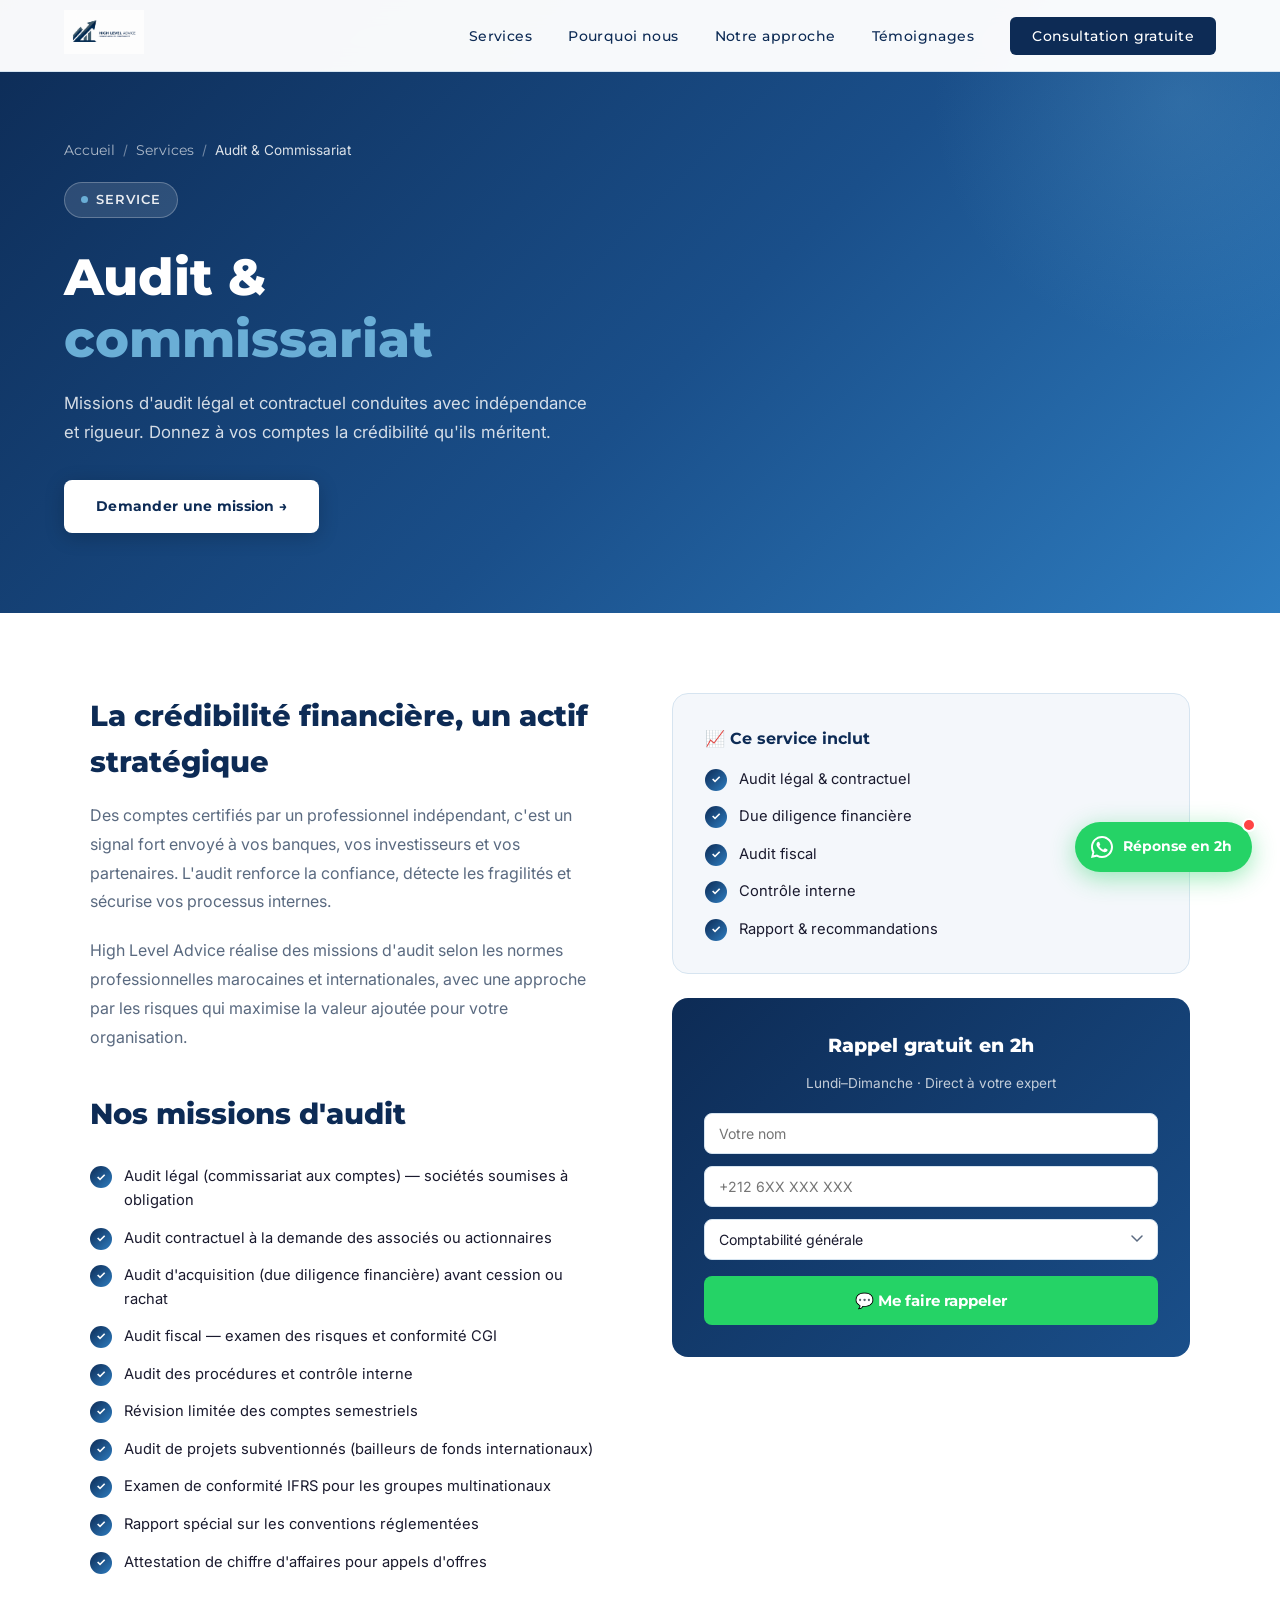
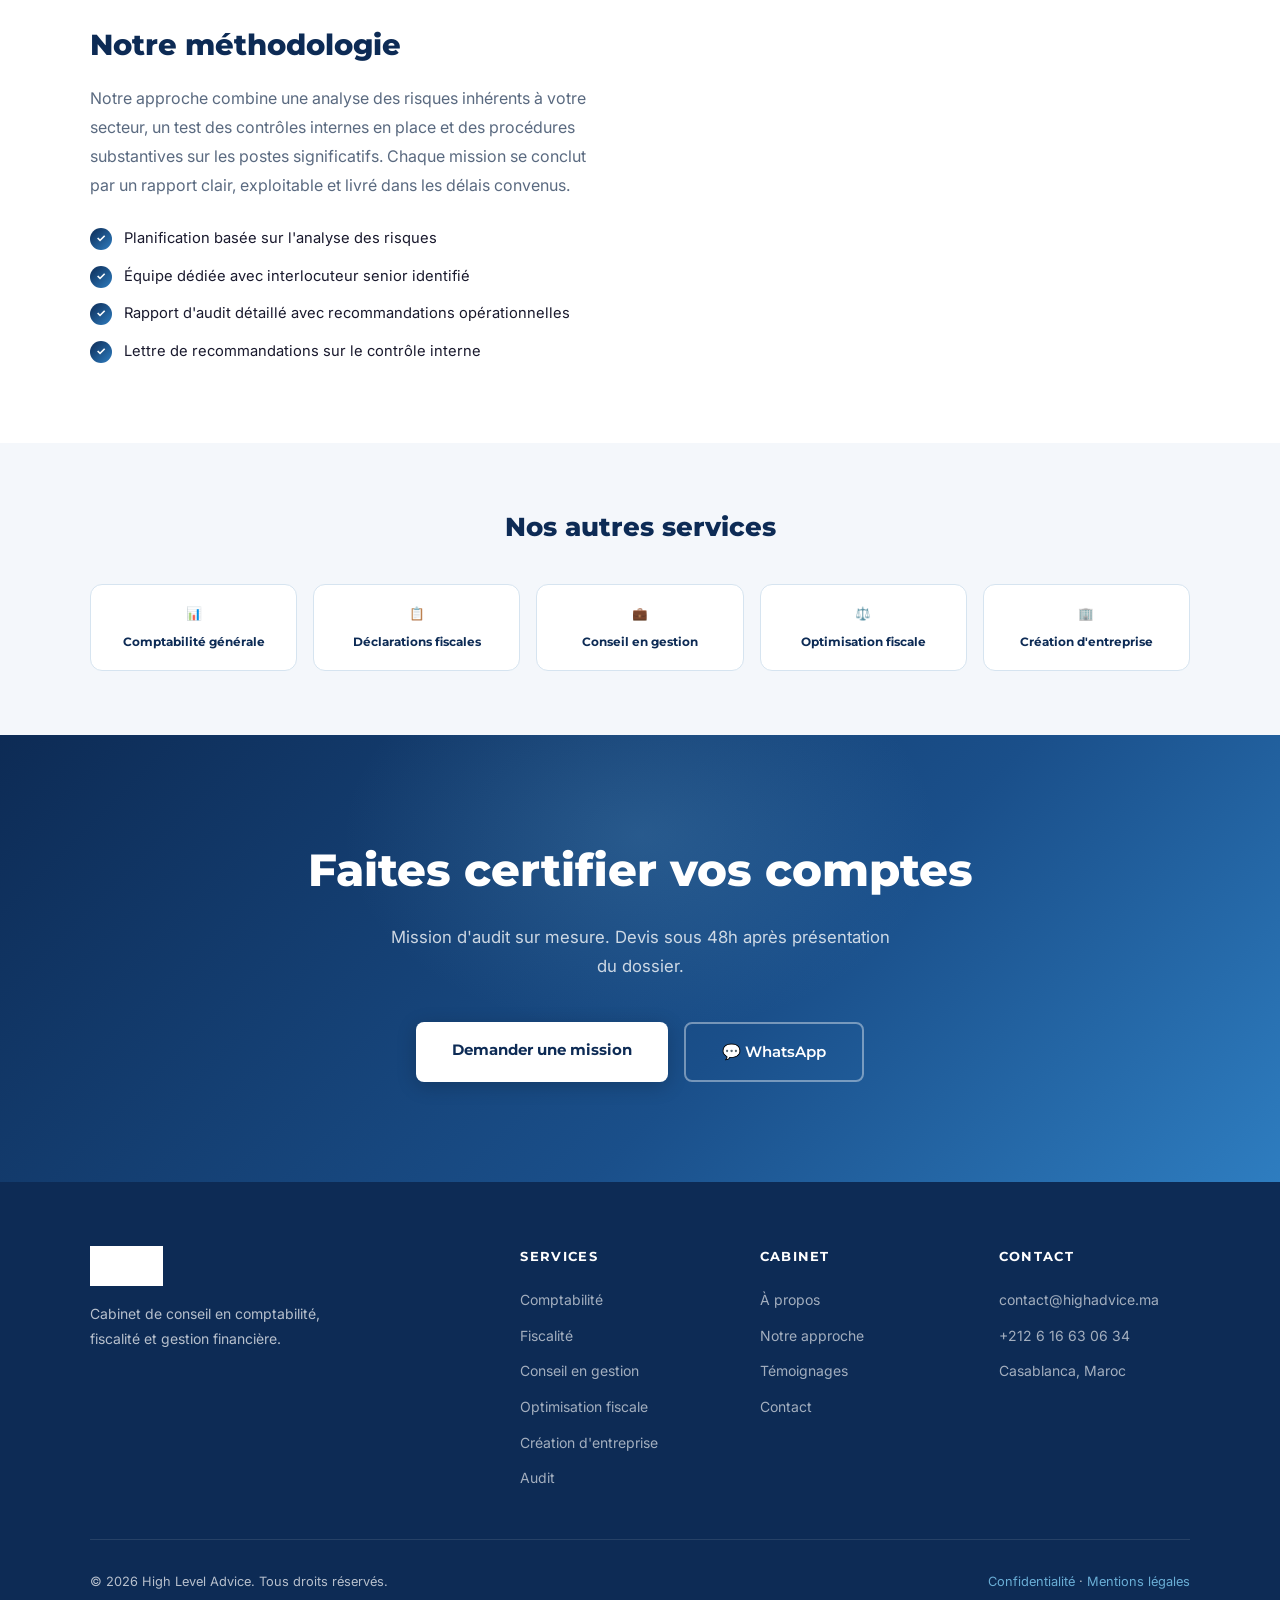
==== services/audit.html @ 0e78888a "Initial commit — High Level Advice website" ====
<!DOCTYPE html>
<html lang="fr">
<head>
  <meta charset="UTF-8" />
  <meta name="viewport" content="width=device-width, initial-scale=1.0" />
  <title>Audit Légal & Commissariat aux Comptes Casablanca | High Level Advice</title>
  <meta name="description" content="Missions d'audit légal, contractuel et due diligence financière à Casablanca. Commissariat aux comptes, audit fiscal, contrôle interne. Rapport livré dans les délais convenus." />
  <meta name="robots" content="index, follow" />
  <link rel="canonical" href="https://highadvice.ma/services/audit.html" />
  <meta property="og:title" content="Audit Légal & Commissariat aux Comptes Casablanca | High Level Advice" />
  <meta property="og:description" content="Audit légal et commissariat aux comptes à Casablanca. Due diligence, audit fiscal, contrôle interne. Rapport dans les délais." />
  <meta property="og:url" content="https://highadvice.ma/services/audit.html" />
  <meta property="og:type" content="website" />
  <meta http-equiv="Referrer-Policy" content="strict-origin-when-cross-origin" />
  <script type="application/ld+json">
  {
    "@context": "https://schema.org",
    "@type": "Service",
    "name": "Audit légal et commissariat aux comptes",
    "description": "Missions d'audit légal, contractuel, due diligence financière, audit fiscal et contrôle interne pour entreprises marocaines.",
    "provider": { "@type": "AccountingService", "name": "High Level Advice", "telephone": "+212616630634", "url": "https://highadvice.ma" },
    "areaServed": [{ "@type": "City", "name": "Casablanca" }, { "@type": "City", "name": "El Jadida" }],
    "serviceType": "Audit et commissariat aux comptes"
  }
  </script>
  <link rel="preconnect" href="https://fonts.googleapis.com" />
  <link rel="preconnect" href="https://fonts.gstatic.com" crossorigin />
  <link href="https://fonts.googleapis.com/css2?family=Montserrat:wght@400;500;600;700;800&family=Inter:wght@300;400;500&display=swap" rel="stylesheet" />
  <link rel="stylesheet" href="../css/style.css" />
</head>
<body>

<nav>
  <a href="../index.html"><img src="../brand_assetes/logo.png" alt="High Level Advice" class="nav-logo" /></a>
  <ul class="nav-links">
    <li><a href="../index.html#services">Services</a></li>
    <li><a href="../index.html#pourquoi">Pourquoi nous</a></li>
    <li><a href="../index.html#processus">Notre approche</a></li>
    <li><a href="../index.html#temoignages">Témoignages</a></li>
    <li><a href="../index.html#contact" class="nav-cta">Consultation gratuite</a></li>
  </ul>
  <div class="nav-hamburger"><span></span><span></span><span></span></div>
</nav>

<div class="mobile-menu">
  <a href="../index.html#services">Services</a>
  <a href="../index.html#pourquoi">Pourquoi nous</a>
  <a href="../index.html#processus">Notre approche</a>
  <a href="../index.html#temoignages">Témoignages</a>
  <a href="../index.html#contact">Consultation gratuite</a>
</div>

<section class="service-hero">
  <div class="service-hero-content">
    <div class="breadcrumb">
      <a href="../index.html">Accueil</a>
      <span>/</span>
      <a href="../index.html#services">Services</a>
      <span>/</span>
      <span style="color:rgba(255,255,255,0.85);">Audit & Commissariat</span>
    </div>
    <div class="hero-badge">Service</div>
    <h1>Audit &<br/><span style="color:#6AAED6;">commissariat</span></h1>
    <p>
      Missions d'audit légal et contractuel conduites avec indépendance et rigueur.
      Donnez à vos comptes la crédibilité qu'ils méritent.
    </p>
    <a href="../index.html#contact" class="btn-primary">Demander une mission →</a>
  </div>
</section>

<section class="service-detail">
  <div class="max-w">
    <div class="service-detail-grid">
      <div class="service-content fade-in">
        <h2>La crédibilité financière, un actif stratégique</h2>
        <p>
          Des comptes certifiés par un professionnel indépendant, c'est un signal fort
          envoyé à vos banques, vos investisseurs et vos partenaires. L'audit renforce
          la confiance, détecte les fragilités et sécurise vos processus internes.
        </p>
        <p>
          High Level Advice réalise des missions d'audit selon les normes professionnelles
          marocaines et internationales, avec une approche par les risques qui maximise
          la valeur ajoutée pour votre organisation.
        </p>

        <h2 style="margin-top:40px;">Nos missions d'audit</h2>
        <ul class="feature-list">
          <li>Audit légal (commissariat aux comptes) — sociétés soumises à obligation</li>
          <li>Audit contractuel à la demande des associés ou actionnaires</li>
          <li>Audit d'acquisition (due diligence financière) avant cession ou rachat</li>
          <li>Audit fiscal — examen des risques et conformité CGI</li>
          <li>Audit des procédures et contrôle interne</li>
          <li>Révision limitée des comptes semestriels</li>
          <li>Audit de projets subventionnés (bailleurs de fonds internationaux)</li>
          <li>Examen de conformité IFRS pour les groupes multinationaux</li>
          <li>Rapport spécial sur les conventions réglementées</li>
          <li>Attestation de chiffre d'affaires pour appels d'offres</li>
        </ul>

        <h2 style="margin-top:48px;">Notre méthodologie</h2>
        <p>
          Notre approche combine une analyse des risques inhérents à votre secteur,
          un test des contrôles internes en place et des procédures substantives
          sur les postes significatifs. Chaque mission se conclut par un rapport
          clair, exploitable et livré dans les délais convenus.
        </p>
        <ul class="feature-list">
          <li>Planification basée sur l'analyse des risques</li>
          <li>Équipe dédiée avec interlocuteur senior identifié</li>
          <li>Rapport d'audit détaillé avec recommandations opérationnelles</li>
          <li>Lettre de recommandations sur le contrôle interne</li>
        </ul>
      </div>

      <div class="service-sidebar">
        <div class="sidebar-card fade-in">
          <h3>📈 Ce service inclut</h3>
          <ul class="feature-list" style="margin-top:0;">
            <li>Audit légal & contractuel</li>
            <li>Due diligence financière</li>
            <li>Audit fiscal</li>
            <li>Contrôle interne</li>
            <li>Rapport & recommandations</li>
          </ul>
        </div>
        <div class="sidebar-cta fade-in">
          <h3>Rappel gratuit en 2h</h3>
          <p style="color:rgba(255,255,255,0.75);font-size:0.85rem;margin-bottom:18px;">Lundi–Dimanche · Direct à votre expert</p>
          <form class="sidebar-form js-wa-form">
            <input type="text" name="nom" placeholder="Votre nom" required />
            <input type="tel" name="telephone" placeholder="+212 6XX XXX XXX" required />
            <select name="service">
              <option value="Comptabilité générale">Comptabilité générale</option>
              <option value="Déclarations fiscales">Déclarations fiscales</option>
              <option value="Optimisation fiscale">Optimisation fiscale</option>
              <option value="Conseil en gestion">Conseil en gestion</option>
              <option value="Création d'entreprise">Création d'entreprise</option>
              <option value="Audit">Audit & Commissariat</option>
            </select>
            <button type="submit" class="btn-form-submit" style="margin-top:4px;">💬 Me faire rappeler</button>
          </form>
        </div>
      </div>
    </div>
  </div>
</section>

<div class="other-services">
  <div class="max-w">
    <h2>Nos autres services</h2>
    <div class="other-services-grid">
      <a href="comptabilite.html" class="mini-service-card">
        <span class="mini-icon">📊</span>
        <span>Comptabilité générale</span>
      </a>
      <a href="fiscalite.html" class="mini-service-card">
        <span class="mini-icon">📋</span>
        <span>Déclarations fiscales</span>
      </a>
      <a href="conseil-gestion.html" class="mini-service-card">
        <span class="mini-icon">💼</span>
        <span>Conseil en gestion</span>
      </a>
      <a href="optimisation-fiscale.html" class="mini-service-card">
        <span class="mini-icon">⚖️</span>
        <span>Optimisation fiscale</span>
      </a>
      <a href="creation-entreprise.html" class="mini-service-card">
        <span class="mini-icon">🏢</span>
        <span>Création d'entreprise</span>
      </a>
    </div>
  </div>
</div>

<section class="cta-section">
  <h2>Faites certifier vos comptes</h2>
  <p>Mission d'audit sur mesure. Devis sous 48h après présentation du dossier.</p>
  <div class="cta-actions">
    <a href="mailto:contact@highadvice.ma" class="btn-cta-primary">Demander une mission</a>
    <a href="https://wa.me/212616630634?text=Bonjour%2C%20j%27ai%20une%20d%C3%A9claration%20fiscale%20urgente%20et%20j%27ai%20besoin%20d%27aide%20rapidement.%20Pouvez-vous%20me%20rappeler%20%3F" target="_blank" rel="noopener" class="btn-cta-secondary">💬 WhatsApp</a>
  </div>
</section>

<footer>
  <div class="footer-grid">
    <div class="footer-brand">
      <img src="../brand_assetes/logo.png" alt="High Level Advice" />
      <p>Cabinet de conseil en comptabilité, fiscalité et gestion financière.</p>
    </div>
    <div class="footer-col">
      <h4>Services</h4>
      <ul>
        <li><a href="comptabilite.html">Comptabilité</a></li>
        <li><a href="fiscalite.html">Fiscalité</a></li>
        <li><a href="conseil-gestion.html">Conseil en gestion</a></li>
        <li><a href="optimisation-fiscale.html">Optimisation fiscale</a></li>
        <li><a href="creation-entreprise.html">Création d'entreprise</a></li>
        <li><a href="audit.html">Audit</a></li>
      </ul>
    </div>
    <div class="footer-col">
      <h4>Cabinet</h4>
      <ul>
        <li><a href="../index.html#pourquoi">À propos</a></li>
        <li><a href="../index.html#processus">Notre approche</a></li>
        <li><a href="../index.html#temoignages">Témoignages</a></li>
        <li><a href="../index.html#contact">Contact</a></li>
      </ul>
    </div>
    <div class="footer-col">
      <h4>Contact</h4>
      <ul>
        <li><a href="mailto:contact@highadvice.ma">contact@highadvice.ma</a></li>
        <li><a href="tel:+212616630634">+212 6 16 63 06 34</a></li>
        <li><a href="#">Casablanca, Maroc</a></li>
      </ul>
    </div>
  </div>
  <div class="footer-bottom">
    <span>© 2026 High Level Advice. Tous droits réservés.</span>
    <span><a href="#">Confidentialité</a> · <a href="#">Mentions légales</a></span>
  </div>
</footer>

<!-- ─── FLOATING WHATSAPP ─── -->
<a href="https://wa.me/212616630634?text=Bonjour%2C%20j%27ai%20une%20d%C3%A9claration%20fiscale%20urgente%20et%20j%27ai%20besoin%20d%27aide%20rapidement.%20Pouvez-vous%20me%20rappeler%20%3F" target="_blank" rel="noopener" class="wa-float" aria-label="WhatsApp">
  <span class="wa-pulse"></span>
  <svg width="22" height="22" viewBox="0 0 24 24" fill="currentColor"><path d="M17.472 14.382c-.297-.149-1.758-.867-2.03-.967-.273-.099-.471-.148-.67.15-.197.297-.767.966-.94 1.164-.173.199-.347.223-.644.075-.297-.15-1.255-.463-2.39-1.475-.883-.788-1.48-1.761-1.653-2.059-.173-.297-.018-.458.13-.606.134-.133.298-.347.446-.52.149-.174.198-.298.298-.497.099-.198.05-.371-.025-.52-.075-.149-.669-1.612-.916-2.207-.242-.579-.487-.5-.669-.51-.173-.008-.371-.01-.57-.01-.198 0-.52.074-.792.372-.272.297-1.04 1.016-1.04 2.479 0 1.462 1.065 2.875 1.213 3.074.149.198 2.096 3.2 5.077 4.487.709.306 1.262.489 1.694.625.712.227 1.36.195 1.871.118.571-.085 1.758-.719 2.006-1.413.248-.694.248-1.289.173-1.413-.074-.124-.272-.198-.57-.347z"/><path d="M12 0C5.373 0 0 5.373 0 12c0 2.123.554 4.118 1.522 5.852L0 24l6.335-1.493A11.95 11.95 0 0012 24c6.627 0 12-5.373 12-12S18.627 0 12 0zm0 21.818a9.818 9.818 0 01-5.006-1.371l-.36-.213-3.76.886.934-3.652-.234-.374A9.818 9.818 0 1112 21.818z"/></svg>
  Réponse en 2h
</a>
<script src="../js/main.js"></script>
</body>
</html>
---- css/style.css ----
/* ─── RESET & VARIABLES ─── */
*, *::before, *::after { box-sizing: border-box; margin: 0; padding: 0; }

:root {
  --navy:     #0D2B55;
  --blue:     #1A4F8A;
  --accent:   #2E7DC0;
  --sky:      #6AAED6;
  --light-bg: #F4F7FB;
  --white:    #FFFFFF;
  --text:     #1A1A2E;
  --muted:    #5A6A80;
  --border:   #D6E4F0;
}

html { scroll-behavior: smooth; }

body {
  font-family: 'Inter', sans-serif;
  color: var(--text);
  background: var(--white);
  line-height: 1.6;
}

/* ─── NAV ─── */
nav {
  position: fixed;
  top: 0; left: 0; right: 0;
  z-index: 100;
  background: rgba(255,255,255,0.97);
  backdrop-filter: blur(12px);
  border-bottom: 1px solid var(--border);
  padding: 0 5%;
  display: flex;
  align-items: center;
  justify-content: space-between;
  height: 72px;
  transition: box-shadow .3s;
}

nav.scrolled { box-shadow: 0 4px 24px rgba(13,43,85,0.1); }

.nav-logo { height: 44px; }

.nav-links {
  display: flex;
  gap: 36px;
  list-style: none;
}

.nav-links a {
  text-decoration: none;
  font-family: 'Montserrat', sans-serif;
  font-weight: 500;
  font-size: 0.875rem;
  color: var(--navy);
  letter-spacing: 0.03em;
  transition: color .2s;
}

.nav-links a:hover,
.nav-links a.active { color: var(--accent); }

.nav-cta {
  background: var(--navy);
  color: var(--white) !important;
  padding: 10px 22px;
  border-radius: 6px;
  transition: background .2s !important;
}

.nav-cta:hover { background: var(--accent) !important; }

.nav-hamburger {
  display: none;
  flex-direction: column;
  gap: 5px;
  cursor: pointer;
  padding: 4px;
}

.nav-hamburger span {
  display: block;
  width: 24px; height: 2px;
  background: var(--navy);
  border-radius: 2px;
  transition: transform .3s, opacity .3s;
}

.nav-hamburger.open span:nth-child(1) { transform: translateY(7px) rotate(45deg); }
.nav-hamburger.open span:nth-child(2) { opacity: 0; }
.nav-hamburger.open span:nth-child(3) { transform: translateY(-7px) rotate(-45deg); }

.mobile-menu {
  display: none;
  position: fixed;
  top: 72px; left: 0; right: 0;
  background: var(--white);
  border-bottom: 1px solid var(--border);
  padding: 24px 5%;
  flex-direction: column;
  gap: 20px;
  z-index: 99;
  box-shadow: 0 8px 24px rgba(13,43,85,0.1);
}

.mobile-menu.open { display: flex; }

.mobile-menu a {
  text-decoration: none;
  font-family: 'Montserrat', sans-serif;
  font-weight: 600;
  font-size: 1rem;
  color: var(--navy);
  padding: 8px 0;
  border-bottom: 1px solid var(--border);
}

.mobile-menu a:last-child { border-bottom: none; }

/* ─── HERO ─── */
.hero {
  min-height: 100vh;
  background: linear-gradient(135deg, var(--navy) 0%, var(--blue) 55%, var(--accent) 100%);
  display: flex;
  align-items: center;
  padding: 120px 5% 80px;
  position: relative;
  overflow: hidden;
}

.hero::before {
  content: '';
  position: absolute;
  top: -200px; right: -200px;
  width: 700px; height: 700px;
  background: radial-gradient(circle, rgba(110,174,214,0.18) 0%, transparent 70%);
  border-radius: 50%;
}

.hero::after {
  content: '';
  position: absolute;
  bottom: -150px; left: 30%;
  width: 500px; height: 500px;
  background: radial-gradient(circle, rgba(46,125,192,0.15) 0%, transparent 70%);
  border-radius: 50%;
}

/* ─── ANIMATIONS ─── */
@keyframes slideUpFade {
  from { opacity: 0; transform: translateY(32px); }
  to   { opacity: 1; transform: translateY(0); }
}

@keyframes floatOrb {
  0%, 100% { transform: translate(0, 0); }
  40%       { transform: translate(28px, -40px); }
  70%       { transform: translate(-18px, 20px); }
}

@keyframes glowPulse {
  0%, 100% { color: var(--sky); text-shadow: none; }
  50%       { color: #fff; text-shadow: 0 0 40px rgba(106,174,214,0.7); }
}

@keyframes liveDot {
  0%, 100% { opacity: 1; transform: scale(1); }
  50%       { opacity: 0.35; transform: scale(0.6); }
}

@keyframes scrollBounce {
  0%, 100% { transform: translateX(-50%) translateY(0); opacity: 0.7; }
  50%       { transform: translateX(-50%) translateY(9px); opacity: 0.35; }
}

/* Hero entrance — staggered */
.hero-badge   { animation: slideUpFade .75s cubic-bezier(.22,1,.36,1) .1s  both; }
.hero h1      { animation: slideUpFade .8s  cubic-bezier(.22,1,.36,1) .25s both; }
.hero p       { animation: slideUpFade .8s  cubic-bezier(.22,1,.36,1) .42s both; }
.hero-actions { animation: slideUpFade .8s  cubic-bezier(.22,1,.36,1) .58s both; }

/* Urgency phrase glow cycle */
.hero h1 span { animation: glowPulse 3.5s ease-in-out 1.8s infinite; }

/* Live indicator dot blink */
.hero-badge::before { animation: liveDot 1.8s ease-in-out infinite; }

/* Background orbs drift */
.hero::before { animation: floatOrb 14s ease-in-out infinite; will-change: transform; }
.hero::after  { animation: floatOrb 18s ease-in-out 5s infinite reverse; will-change: transform; }

/* Scroll indicator */
.hero-scroll {
  position: absolute;
  bottom: 32px;
  left: 50%;
  transform: translateX(-50%);
  z-index: 2;
  display: flex;
  flex-direction: column;
  align-items: center;
  gap: 6px;
  cursor: pointer;
  background: none;
  border: none;
  padding: 8px;
  animation: slideUpFade .6s cubic-bezier(.22,1,.36,1) 1.1s both;
}

.hero-scroll span {
  font-family: 'Montserrat', sans-serif;
  font-weight: 600;
  font-size: 0.68rem;
  letter-spacing: 0.13em;
  text-transform: uppercase;
  color: rgba(255,255,255,0.5);
}

.hero-scroll svg {
  animation: scrollBounce 1.8s ease-in-out infinite;
  color: rgba(255,255,255,0.45);
  display: block;
}

.hero-content {
  max-width: 680px;
  position: relative;
  z-index: 2;
}

.hero-badge {
  display: inline-flex;
  align-items: center;
  gap: 8px;
  background: rgba(255,255,255,0.12);
  border: 1px solid rgba(255,255,255,0.25);
  color: rgba(255,255,255,0.9);
  font-size: 0.8rem;
  font-family: 'Montserrat', sans-serif;
  font-weight: 600;
  letter-spacing: 0.08em;
  text-transform: uppercase;
  padding: 7px 16px;
  border-radius: 100px;
  margin-bottom: 28px;
}

.hero-badge::before {
  content: '';
  width: 7px; height: 7px;
  background: var(--sky);
  border-radius: 50%;
}

.hero h1 {
  font-family: 'Montserrat', sans-serif;
  font-weight: 800;
  font-size: clamp(2.4rem, 5vw, 3.8rem);
  color: var(--white);
  line-height: 1.15;
  margin-bottom: 24px;
}

.hero h1 span { color: var(--sky); }

.hero p {
  font-size: 1.1rem;
  color: rgba(255,255,255,0.82);
  margin-bottom: 40px;
  max-width: 560px;
  line-height: 1.75;
}

.hero-actions {
  display: flex;
  gap: 16px;
  flex-wrap: wrap;
}

/* ─── BUTTONS ─── */
.btn-primary {
  display: inline-block;
  background: var(--white);
  color: var(--navy);
  font-family: 'Montserrat', sans-serif;
  font-weight: 700;
  font-size: 0.9rem;
  padding: 15px 32px;
  border-radius: 8px;
  text-decoration: none;
  letter-spacing: 0.02em;
  transition: transform .2s, box-shadow .2s;
  box-shadow: 0 4px 20px rgba(0,0,0,0.2);
}

.btn-primary:hover { transform: translateY(-2px); box-shadow: 0 8px 30px rgba(0,0,0,0.25); }

.btn-secondary {
  display: inline-flex;
  align-items: center;
  gap: 10px;
  color: var(--white);
  font-family: 'Montserrat', sans-serif;
  font-weight: 600;
  font-size: 0.9rem;
  padding: 15px 24px;
  border-radius: 8px;
  text-decoration: none;
  border: 2px solid rgba(255,255,255,0.35);
  transition: border-color .2s, background .2s;
}

.btn-secondary:hover { border-color: rgba(255,255,255,0.7); background: rgba(255,255,255,0.08); }

.btn-cta-primary {
  display: inline-block;
  background: var(--white);
  color: var(--navy);
  font-family: 'Montserrat', sans-serif;
  font-weight: 700;
  font-size: 0.95rem;
  padding: 16px 36px;
  border-radius: 8px;
  text-decoration: none;
  transition: transform .2s, box-shadow .2s;
  box-shadow: 0 4px 20px rgba(0,0,0,0.2);
}

.btn-cta-primary:hover { transform: translateY(-2px); box-shadow: 0 8px 32px rgba(0,0,0,0.28); }

.btn-cta-secondary {
  display: inline-block;
  color: var(--white);
  font-family: 'Montserrat', sans-serif;
  font-weight: 600;
  font-size: 0.95rem;
  padding: 16px 36px;
  border-radius: 8px;
  text-decoration: none;
  border: 2px solid rgba(255,255,255,0.4);
  transition: border-color .2s, background .2s;
}

.btn-cta-secondary:hover { border-color: var(--white); background: rgba(255,255,255,0.1); }

/* ─── STATS BAR ─── */
.stats-bar {
  background: var(--navy);
  padding: 40px 5%;
}

.stats-inner {
  max-width: 1100px;
  margin: 0 auto;
  display: grid;
  grid-template-columns: repeat(4, 1fr);
  gap: 20px;
}

.stat {
  text-align: center;
  padding: 10px;
  border-right: 1px solid rgba(255,255,255,0.12);
}

.stat:last-child { border-right: none; }

.stat-num {
  font-family: 'Montserrat', sans-serif;
  font-weight: 800;
  font-size: 2.4rem;
  color: var(--sky);
  display: block;
}

.stat-label {
  font-size: 0.82rem;
  color: rgba(255,255,255,0.65);
  letter-spacing: 0.04em;
  text-transform: uppercase;
  font-family: 'Montserrat', sans-serif;
  font-weight: 500;
}

/* ─── SECTION DEFAULTS ─── */
section { padding: 96px 5%; }

.section-tag {
  font-family: 'Montserrat', sans-serif;
  font-weight: 700;
  font-size: 0.75rem;
  letter-spacing: 0.12em;
  text-transform: uppercase;
  color: var(--accent);
  margin-bottom: 12px;
}

.section-title {
  font-family: 'Montserrat', sans-serif;
  font-weight: 800;
  font-size: clamp(1.8rem, 3.5vw, 2.6rem);
  color: var(--navy);
  line-height: 1.2;
  margin-bottom: 16px;
}

.section-sub {
  color: var(--muted);
  font-size: 1.05rem;
  max-width: 540px;
  line-height: 1.75;
}

.section-header { margin-bottom: 56px; }

.max-w { max-width: 1100px; margin: 0 auto; }

/* ─── SERVICES GRID ─── */
.services { background: var(--light-bg); }

.services-grid {
  display: grid;
  grid-template-columns: repeat(3, 1fr);
  gap: 28px;
}

.service-card {
  background: var(--white);
  border-radius: 14px;
  padding: 36px 32px;
  border: 1px solid var(--border);
  transition: transform .25s, box-shadow .25s, border-color .25s;
  position: relative;
  overflow: hidden;
  text-decoration: none;
  display: block;
  color: inherit;
}

.service-card::before {
  content: '';
  position: absolute;
  top: 0; left: 0;
  width: 4px; height: 100%;
  background: linear-gradient(180deg, var(--accent), var(--sky));
  border-radius: 4px 0 0 4px;
  transform: scaleY(0);
  transform-origin: top;
  transition: transform .3s;
}

.service-card:hover {
  transform: translateY(-6px);
  box-shadow: 0 20px 50px rgba(13,43,85,0.1);
  border-color: var(--accent);
}

.service-card:hover::before { transform: scaleY(1); }

.service-icon {
  width: 52px; height: 52px;
  background: linear-gradient(135deg, var(--navy), var(--blue));
  border-radius: 12px;
  display: flex;
  align-items: center;
  justify-content: center;
  margin-bottom: 22px;
  font-size: 1.5rem;
  transition: transform .35s cubic-bezier(.22,1,.36,1);
}

.service-card:hover .service-icon { transform: scale(1.14) rotate(-4deg); }

.service-card h3 {
  font-family: 'Montserrat', sans-serif;
  font-weight: 700;
  font-size: 1.05rem;
  color: var(--navy);
  margin-bottom: 12px;
}

.service-card p {
  color: var(--muted);
  font-size: 0.9rem;
  line-height: 1.7;
}

.service-card .card-link {
  display: inline-flex;
  align-items: center;
  gap: 6px;
  font-family: 'Montserrat', sans-serif;
  font-weight: 700;
  font-size: 0.82rem;
  color: var(--accent);
  margin-top: 18px;
  letter-spacing: 0.02em;
}

/* ─── WHY US ─── */
.why-us {
  display: flex;
  gap: 80px;
  align-items: center;
}

.why-visual {
  flex: 0 0 44%;
  position: relative;
  padding-bottom: 40px;
}

.why-card-main {
  background: linear-gradient(135deg, var(--navy), var(--blue));
  border-radius: 20px;
  padding: 44px;
  color: var(--white);
  position: relative;
  overflow: hidden;
}

.why-card-main::after {
  content: '';
  position: absolute;
  bottom: -60px; right: -60px;
  width: 200px; height: 200px;
  background: radial-gradient(circle, rgba(106,174,214,0.3), transparent);
  border-radius: 50%;
}

.why-card-main h3 {
  font-family: 'Montserrat', sans-serif;
  font-weight: 800;
  font-size: 2rem;
  margin-bottom: 12px;
}

.why-card-main p { color: rgba(255,255,255,0.75); font-size: 0.92rem; line-height: 1.7; }

.why-badges {
  display: flex;
  gap: 24px;
  margin-top: 24px;
}

.why-badge-item .big-tag {
  font-family: 'Montserrat', sans-serif;
  font-weight: 800;
  font-size: 1.6rem;
  color: var(--sky);
}

.why-badge-item .small-label {
  font-size: 0.75rem;
  color: rgba(255,255,255,0.6);
}

.why-card-accent {
  background: var(--white);
  border-radius: 14px;
  padding: 24px 28px;
  box-shadow: 0 16px 40px rgba(13,43,85,0.13);
  position: absolute;
  bottom: 0; right: -30px;
  width: 200px;
  border: 1px solid var(--border);
}

.why-card-accent .big-num {
  font-family: 'Montserrat', sans-serif;
  font-weight: 800;
  font-size: 2.2rem;
  color: var(--navy);
}

.why-card-accent p { font-size: 0.78rem; color: var(--muted); line-height: 1.4; }

.why-content { flex: 1; }

.why-points {
  list-style: none;
  display: flex;
  flex-direction: column;
  gap: 24px;
  margin-top: 40px;
}

.why-point {
  display: flex;
  gap: 18px;
  align-items: flex-start;
}

.why-icon {
  flex-shrink: 0;
  width: 44px; height: 44px;
  background: var(--light-bg);
  border-radius: 10px;
  display: flex;
  align-items: center;
  justify-content: center;
  font-size: 1.2rem;
  border: 1px solid var(--border);
}

.why-point h4 {
  font-family: 'Montserrat', sans-serif;
  font-weight: 700;
  font-size: 0.95rem;
  color: var(--navy);
  margin-bottom: 4px;
}

.why-point p { font-size: 0.88rem; color: var(--muted); line-height: 1.65; }

/* ─── PROCESS ─── */
.process { background: var(--light-bg); }

.process-steps {
  display: grid;
  grid-template-columns: repeat(4, 1fr);
  gap: 0;
  position: relative;
}

.process-steps::before {
  content: '';
  position: absolute;
  top: 36px; left: 12.5%;
  width: 75%; height: 2px;
  background: linear-gradient(90deg, var(--accent), var(--sky));
}

.process-step {
  text-align: center;
  padding: 0 20px;
  position: relative;
  z-index: 1;
}

.step-num {
  width: 72px; height: 72px;
  background: linear-gradient(135deg, var(--navy), var(--blue));
  border-radius: 50%;
  display: flex;
  align-items: center;
  justify-content: center;
  font-family: 'Montserrat', sans-serif;
  font-weight: 800;
  font-size: 1.4rem;
  color: var(--white);
  margin: 0 auto 24px;
  box-shadow: 0 8px 24px rgba(13,43,85,0.25);
}

.process-step h4 {
  font-family: 'Montserrat', sans-serif;
  font-weight: 700;
  font-size: 0.95rem;
  color: var(--navy);
  margin-bottom: 10px;
}

.process-step p { font-size: 0.85rem; color: var(--muted); line-height: 1.65; }

/* ─── ENGAGEMENT ─── */
.engagement-grid {
  display: grid;
  grid-template-columns: repeat(3, 1fr);
  gap: 28px;
}

.engagement-card {
  background: var(--white);
  border: 1px solid var(--border);
  border-radius: 16px;
  padding: 40px 36px;
  position: relative;
  overflow: hidden;
  transition: transform .3s cubic-bezier(.22,1,.36,1), box-shadow .3s;
}

.engagement-card::after {
  content: '';
  position: absolute;
  bottom: 0; left: 0; right: 0;
  height: 4px;
  background: linear-gradient(90deg, var(--accent), var(--sky));
  transform: scaleX(0);
  transform-origin: left;
  transition: transform .35s cubic-bezier(.22,1,.36,1);
}

.engagement-card:hover { transform: translateY(-6px); box-shadow: 0 20px 56px rgba(13,43,85,0.11); }
.engagement-card:hover::after { transform: scaleX(1); }

.engagement-icon {
  font-size: 2rem;
  margin-bottom: 20px;
  display: block;
}

.engagement-card h3 {
  font-family: 'Montserrat', sans-serif;
  font-weight: 700;
  font-size: 1.05rem;
  color: var(--navy);
  margin-bottom: 14px;
}

.engagement-card p {
  color: var(--muted);
  font-size: 0.9rem;
  line-height: 1.75;
}

@media (max-width: 768px) {
  .engagement-grid { grid-template-columns: 1fr; }
}

/* ─── CTA SECTION ─── */
.cta-section {
  background: linear-gradient(135deg, var(--navy) 0%, var(--blue) 60%, var(--accent) 100%);
  text-align: center;
  padding: 100px 5%;
  position: relative;
  overflow: hidden;
}

.cta-section::before {
  content: '';
  position: absolute;
  top: -100px; left: 50%;
  transform: translateX(-50%);
  width: 600px; height: 400px;
  background: radial-gradient(ellipse, rgba(110,174,214,0.2), transparent 70%);
}

.cta-section h2 {
  font-family: 'Montserrat', sans-serif;
  font-weight: 800;
  font-size: clamp(1.8rem, 3.5vw, 2.8rem);
  color: var(--white);
  margin-bottom: 16px;
  position: relative;
}

.cta-section p {
  color: rgba(255,255,255,0.78);
  font-size: 1.05rem;
  max-width: 520px;
  margin: 0 auto 40px;
  line-height: 1.75;
  position: relative;
}

.cta-actions { display: flex; gap: 16px; justify-content: center; flex-wrap: wrap; position: relative; }

/* ─── FOOTER ─── */
footer {
  background: var(--navy);
  color: rgba(255,255,255,0.7);
  padding: 64px 5% 32px;
}

.footer-grid {
  max-width: 1100px;
  margin: 0 auto;
  display: grid;
  grid-template-columns: 2fr 1fr 1fr 1fr;
  gap: 48px;
  padding-bottom: 48px;
  border-bottom: 1px solid rgba(255,255,255,0.1);
}

.footer-brand img { height: 40px; filter: brightness(0) invert(1); margin-bottom: 16px; display: block; }
.footer-brand p { font-size: 0.875rem; line-height: 1.75; max-width: 280px; }

.footer-col h4 {
  font-family: 'Montserrat', sans-serif;
  font-weight: 700;
  font-size: 0.82rem;
  letter-spacing: 0.1em;
  text-transform: uppercase;
  color: var(--white);
  margin-bottom: 20px;
}

.footer-col ul { list-style: none; display: flex; flex-direction: column; gap: 10px; }

.footer-col a {
  color: rgba(255,255,255,0.62);
  text-decoration: none;
  font-size: 0.875rem;
  transition: color .2s;
}

.footer-col a:hover { color: var(--sky); }

.footer-bottom {
  max-width: 1100px;
  margin: 32px auto 0;
  display: flex;
  justify-content: space-between;
  align-items: center;
  font-size: 0.8rem;
}

.footer-bottom a { color: var(--sky); text-decoration: none; }

/* ─── SERVICE PAGE ─── */
.service-hero {
  min-height: 52vh;
  background: linear-gradient(135deg, var(--navy) 0%, var(--blue) 55%, var(--accent) 100%);
  display: flex;
  align-items: center;
  padding: 140px 5% 80px;
  position: relative;
  overflow: hidden;
}

.service-hero::before {
  content: '';
  position: absolute;
  top: -150px; right: -150px;
  width: 500px; height: 500px;
  background: radial-gradient(circle, rgba(110,174,214,0.2) 0%, transparent 70%);
  border-radius: 50%;
}

.service-hero-content { max-width: 680px; position: relative; z-index: 2; }

.breadcrumb {
  display: flex;
  align-items: center;
  gap: 8px;
  margin-bottom: 20px;
}

.breadcrumb a {
  color: rgba(255,255,255,0.65);
  text-decoration: none;
  font-size: 0.85rem;
  font-family: 'Montserrat', sans-serif;
  transition: color .2s;
}

.breadcrumb a:hover { color: var(--sky); }

.breadcrumb span { color: rgba(255,255,255,0.4); font-size: 0.85rem; }

.service-hero h1 {
  font-family: 'Montserrat', sans-serif;
  font-weight: 800;
  font-size: clamp(2rem, 4vw, 3.2rem);
  color: var(--white);
  line-height: 1.2;
  margin-bottom: 20px;
}

.service-hero p {
  font-size: 1.05rem;
  color: rgba(255,255,255,0.82);
  line-height: 1.75;
  max-width: 540px;
  margin-bottom: 32px;
}

.service-detail {
  padding: 80px 5%;
}

.service-detail-grid {
  display: grid;
  grid-template-columns: 1fr 1fr;
  gap: 64px;
  align-items: start;
}

.service-content h2 {
  font-family: 'Montserrat', sans-serif;
  font-weight: 800;
  font-size: 1.8rem;
  color: var(--navy);
  margin-bottom: 16px;
}

.service-content p {
  color: var(--muted);
  line-height: 1.8;
  margin-bottom: 20px;
}

.feature-list {
  list-style: none;
  display: flex;
  flex-direction: column;
  gap: 14px;
  margin-top: 28px;
}

.feature-list li {
  display: flex;
  align-items: flex-start;
  gap: 12px;
  font-size: 0.92rem;
  color: var(--text);
  line-height: 1.6;
}

.feature-list li::before {
  content: '✓';
  flex-shrink: 0;
  width: 22px; height: 22px;
  background: linear-gradient(135deg, var(--navy), var(--accent));
  border-radius: 50%;
  color: var(--white);
  font-size: 0.7rem;
  font-weight: 700;
  display: flex;
  align-items: center;
  justify-content: center;
  margin-top: 1px;
}

.service-sidebar {
  position: sticky;
  top: 96px;
}

.sidebar-card {
  background: var(--light-bg);
  border-radius: 16px;
  padding: 32px;
  border: 1px solid var(--border);
  margin-bottom: 24px;
}

.sidebar-card h3 {
  font-family: 'Montserrat', sans-serif;
  font-weight: 700;
  font-size: 1rem;
  color: var(--navy);
  margin-bottom: 16px;
}

.sidebar-card p { font-size: 0.88rem; color: var(--muted); line-height: 1.7; margin-bottom: 16px; }

.sidebar-cta {
  background: linear-gradient(135deg, var(--navy), var(--blue));
  border-radius: 16px;
  padding: 32px;
  color: var(--white);
  text-align: center;
}

.sidebar-cta h3 {
  font-family: 'Montserrat', sans-serif;
  font-weight: 800;
  font-size: 1.2rem;
  margin-bottom: 12px;
}

.sidebar-cta p { font-size: 0.88rem; color: rgba(255,255,255,0.75); line-height: 1.6; margin-bottom: 24px; }

.btn-white {
  display: block;
  background: var(--white);
  color: var(--navy);
  font-family: 'Montserrat', sans-serif;
  font-weight: 700;
  font-size: 0.9rem;
  padding: 13px 24px;
  border-radius: 8px;
  text-decoration: none;
  text-align: center;
  transition: transform .2s;
}

.btn-white:hover { transform: translateY(-2px); }

.other-services { background: var(--light-bg); padding: 64px 5%; }

.other-services h2 {
  font-family: 'Montserrat', sans-serif;
  font-weight: 800;
  font-size: 1.6rem;
  color: var(--navy);
  margin-bottom: 36px;
  text-align: center;
}

.other-services-grid {
  display: grid;
  grid-template-columns: repeat(5, 1fr);
  gap: 16px;
}

.mini-service-card {
  background: var(--white);
  border-radius: 12px;
  padding: 20px;
  border: 1px solid var(--border);
  text-decoration: none;
  text-align: center;
  transition: transform .2s, box-shadow .2s, border-color .2s;
}

.mini-service-card:hover {
  transform: translateY(-4px);
  box-shadow: 0 12px 30px rgba(13,43,85,0.1);
  border-color: var(--accent);
}

.mini-icon { font-size: 1.8rem; margin-bottom: 10px; display: block; }

.mini-service-card span {
  font-family: 'Montserrat', sans-serif;
  font-weight: 700;
  font-size: 0.78rem;
  color: var(--navy);
  display: block;
  line-height: 1.4;
}

/* ─── WHATSAPP FLOATING BUTTON ─── */
.wa-float {
  position: fixed;
  bottom: 28px; right: 28px;
  z-index: 200;
  display: flex;
  align-items: center;
  gap: 10px;
  background: #25D366;
  color: var(--white);
  text-decoration: none;
  padding: 14px 20px 14px 16px;
  border-radius: 100px;
  box-shadow: 0 6px 24px rgba(37,211,102,0.45);
  font-family: 'Montserrat', sans-serif;
  font-weight: 700;
  font-size: 0.85rem;
  transition: transform .2s, box-shadow .2s;
}

.wa-float:hover {
  transform: translateY(-3px);
  box-shadow: 0 10px 32px rgba(37,211,102,0.55);
}

.wa-float svg { flex-shrink: 0; }

.wa-pulse {
  position: absolute;
  top: -4px; right: -4px;
  width: 14px; height: 14px;
  background: #FF4444;
  border-radius: 50%;
  border: 2px solid var(--white);
  animation: pulse 2s infinite;
}

@keyframes pulse {
  0%   { transform: scale(1); opacity: 1; }
  50%  { transform: scale(1.4); opacity: 0.6; }
  100% { transform: scale(1); opacity: 1; }
}

/* ─── CALLBACK FORM ─── */
.callback-form {
  background: var(--white);
  border-radius: 16px;
  padding: 40px;
  border: 1px solid var(--border);
  max-width: 560px;
  margin: 0 auto;
  position: relative;
}

.callback-form h3 {
  font-family: 'Montserrat', sans-serif;
  font-weight: 800;
  font-size: 1.3rem;
  color: var(--navy);
  margin-bottom: 6px;
}

.callback-form .form-sub {
  font-size: 0.88rem;
  color: var(--muted);
  margin-bottom: 28px;
}

.form-row {
  display: grid;
  grid-template-columns: 1fr 1fr;
  gap: 16px;
  margin-bottom: 16px;
}

.form-group {
  display: flex;
  flex-direction: column;
  gap: 6px;
}

.form-group label {
  font-family: 'Montserrat', sans-serif;
  font-weight: 600;
  font-size: 0.78rem;
  color: var(--navy);
  letter-spacing: 0.04em;
  text-transform: uppercase;
}

.form-group input,
.form-group select {
  padding: 12px 14px;
  border: 1.5px solid var(--border);
  border-radius: 8px;
  font-family: 'Inter', sans-serif;
  font-size: 0.92rem;
  color: var(--text);
  background: var(--white);
  transition: border-color .2s, box-shadow .2s;
  outline: none;
  appearance: none;
  -webkit-appearance: none;
}

.form-group input:focus,
.form-group select:focus {
  border-color: var(--accent);
  box-shadow: 0 0 0 3px rgba(46,125,192,0.12);
}

.form-group select {
  background-image: url("data:image/svg+xml,%3Csvg xmlns='http://www.w3.org/2000/svg' width='12' height='8' viewBox='0 0 12 8'%3E%3Cpath d='M1 1l5 5 5-5' stroke='%235A6A80' stroke-width='1.5' fill='none' stroke-linecap='round'/%3E%3C/svg%3E");
  background-repeat: no-repeat;
  background-position: right 14px center;
  padding-right: 36px;
  cursor: pointer;
}

.btn-form-submit {
  width: 100%;
  padding: 15px;
  background: #25D366;
  color: var(--white);
  border: none;
  border-radius: 8px;
  font-family: 'Montserrat', sans-serif;
  font-weight: 700;
  font-size: 0.95rem;
  cursor: pointer;
  transition: background .2s, transform .2s;
  display: flex;
  align-items: center;
  justify-content: center;
  gap: 10px;
  margin-top: 8px;
}

.btn-form-submit:hover { background: #1DB954; transform: translateY(-1px); }

.form-note {
  text-align: center;
  font-size: 0.78rem;
  color: var(--muted);
  margin-top: 14px;
}

.cta-split {
  display: grid;
  grid-template-columns: 1fr 1fr;
  gap: 48px;
  align-items: center;
  max-width: 1000px;
  margin: 0 auto;
}

.cta-split-text h2 {
  font-family: 'Montserrat', sans-serif;
  font-weight: 800;
  font-size: clamp(1.6rem, 3vw, 2.4rem);
  color: var(--white);
  margin-bottom: 12px;
}

.cta-split-text p {
  color: rgba(255,255,255,0.78);
  font-size: 1rem;
  line-height: 1.75;
}

.sidebar-form {
  display: flex;
  flex-direction: column;
  gap: 12px;
}

.sidebar-form input,
.sidebar-form select {
  padding: 11px 14px;
  border: 1.5px solid var(--border);
  border-radius: 8px;
  font-family: 'Inter', sans-serif;
  font-size: 0.88rem;
  color: var(--text);
  background: var(--white);
  outline: none;
  appearance: none;
  -webkit-appearance: none;
  transition: border-color .2s;
}

.sidebar-form input:focus,
.sidebar-form select:focus { border-color: var(--accent); }

.sidebar-form select {
  background-image: url("data:image/svg+xml,%3Csvg xmlns='http://www.w3.org/2000/svg' width='12' height='8' viewBox='0 0 12 8'%3E%3Cpath d='M1 1l5 5 5-5' stroke='%235A6A80' stroke-width='1.5' fill='none' stroke-linecap='round'/%3E%3C/svg%3E");
  background-repeat: no-repeat;
  background-position: right 14px center;
  padding-right: 36px;
  cursor: pointer;
}

/* ─── FADE IN ANIMATION ─── */
.fade-in {
  opacity: 0;
  transform: translateY(24px);
  transition: opacity .6s ease, transform .6s ease;
}

.fade-in.visible { opacity: 1; transform: translateY(0); }

/* ─── RESPONSIVE ─── */
@media (max-width: 1024px) {
  .service-detail-grid { grid-template-columns: 1fr; }
  .service-sidebar { position: static; }
}

@media (max-width: 900px) {
  .services-grid,
  .testimonials-grid { grid-template-columns: 1fr 1fr; }
  .stats-inner { grid-template-columns: repeat(2,1fr); }
  .process-steps { grid-template-columns: 1fr 1fr; gap: 40px; }
  .process-steps::before { display: none; }
  .why-us { flex-direction: column; }
  .why-visual { width: 100%; }
  .why-card-accent { position: static; margin-top: 20px; width: auto; }
  .footer-grid { grid-template-columns: 1fr 1fr; }
  .other-services-grid { grid-template-columns: repeat(3, 1fr); }
}

@media (max-width: 600px) {
  .nav-links { display: none; }
  .nav-hamburger { display: flex; }
  .services-grid,
  .testimonials-grid { grid-template-columns: 1fr; }
  .stats-inner { grid-template-columns: 1fr 1fr; }
  .process-steps { grid-template-columns: 1fr; }
  .footer-grid { grid-template-columns: 1fr; }
  .footer-bottom { flex-direction: column; gap: 12px; text-align: center; }
  .other-services-grid { grid-template-columns: repeat(2, 1fr); }
}
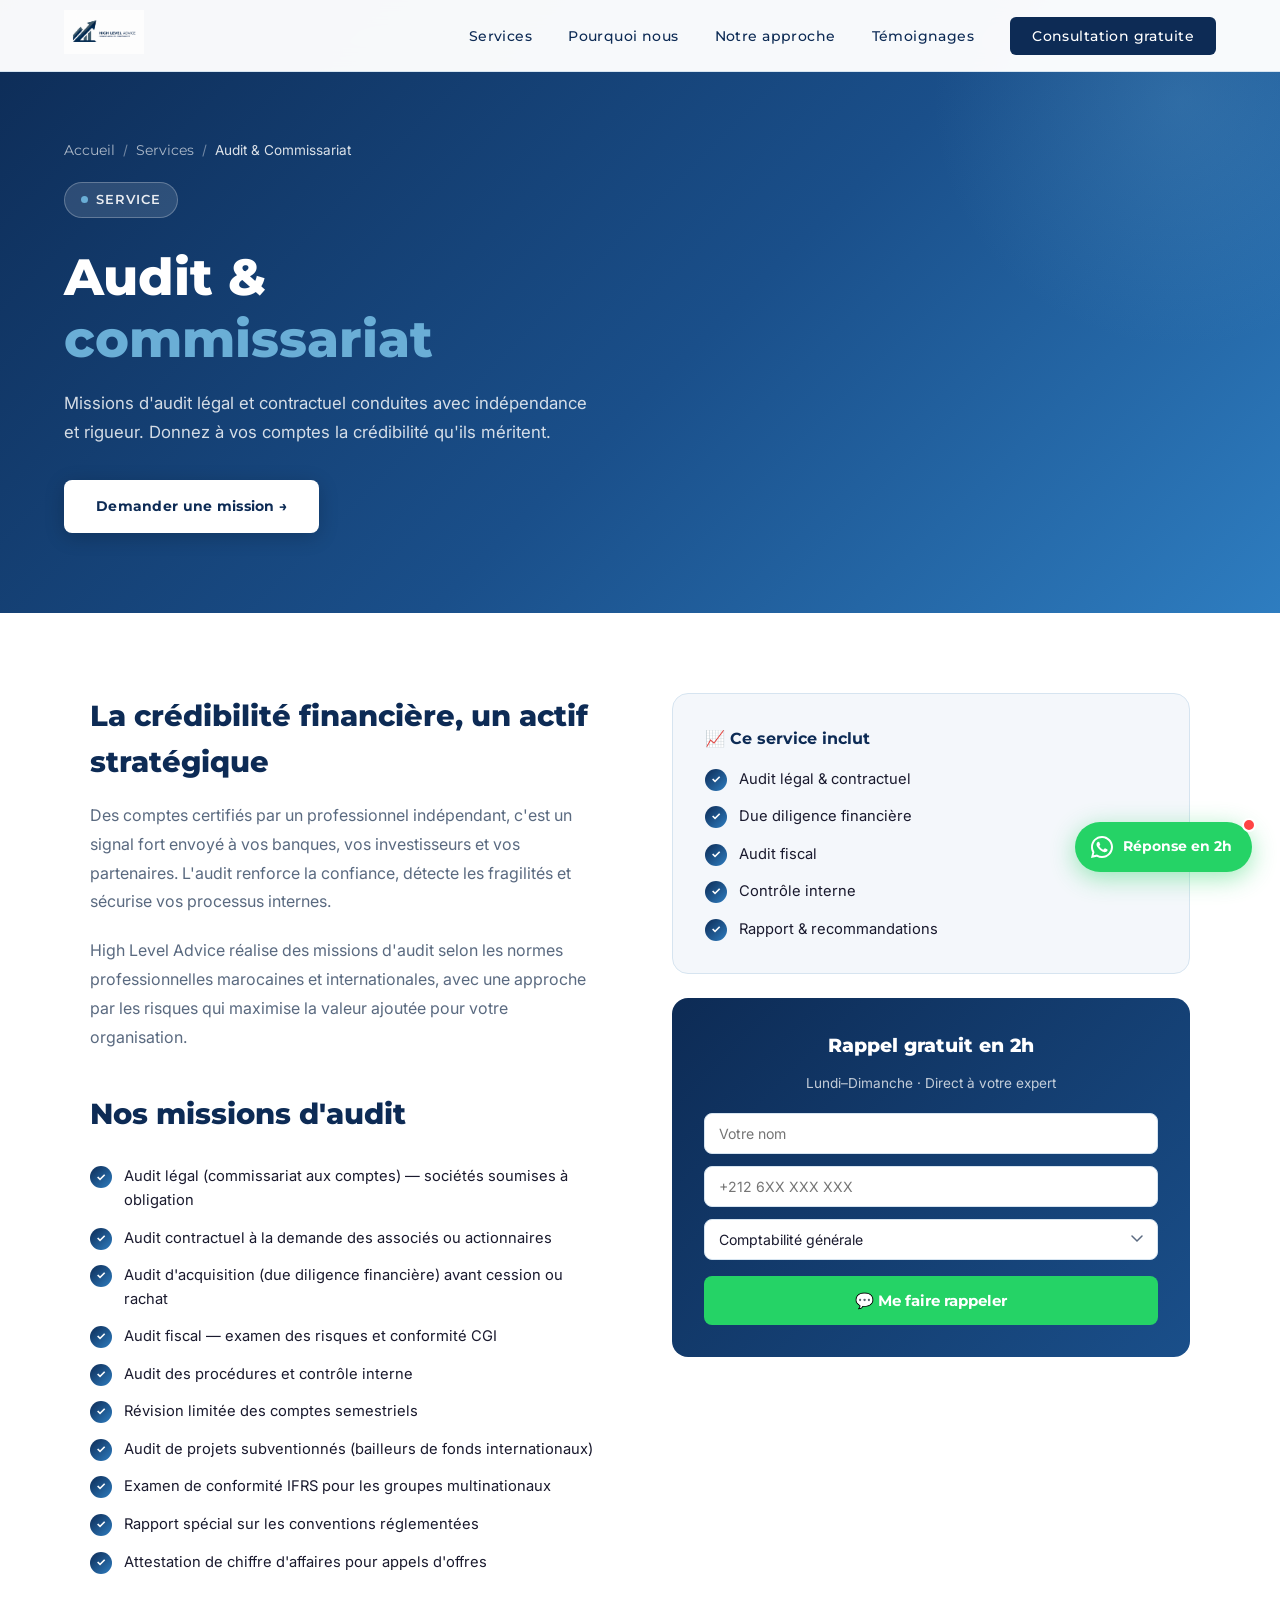
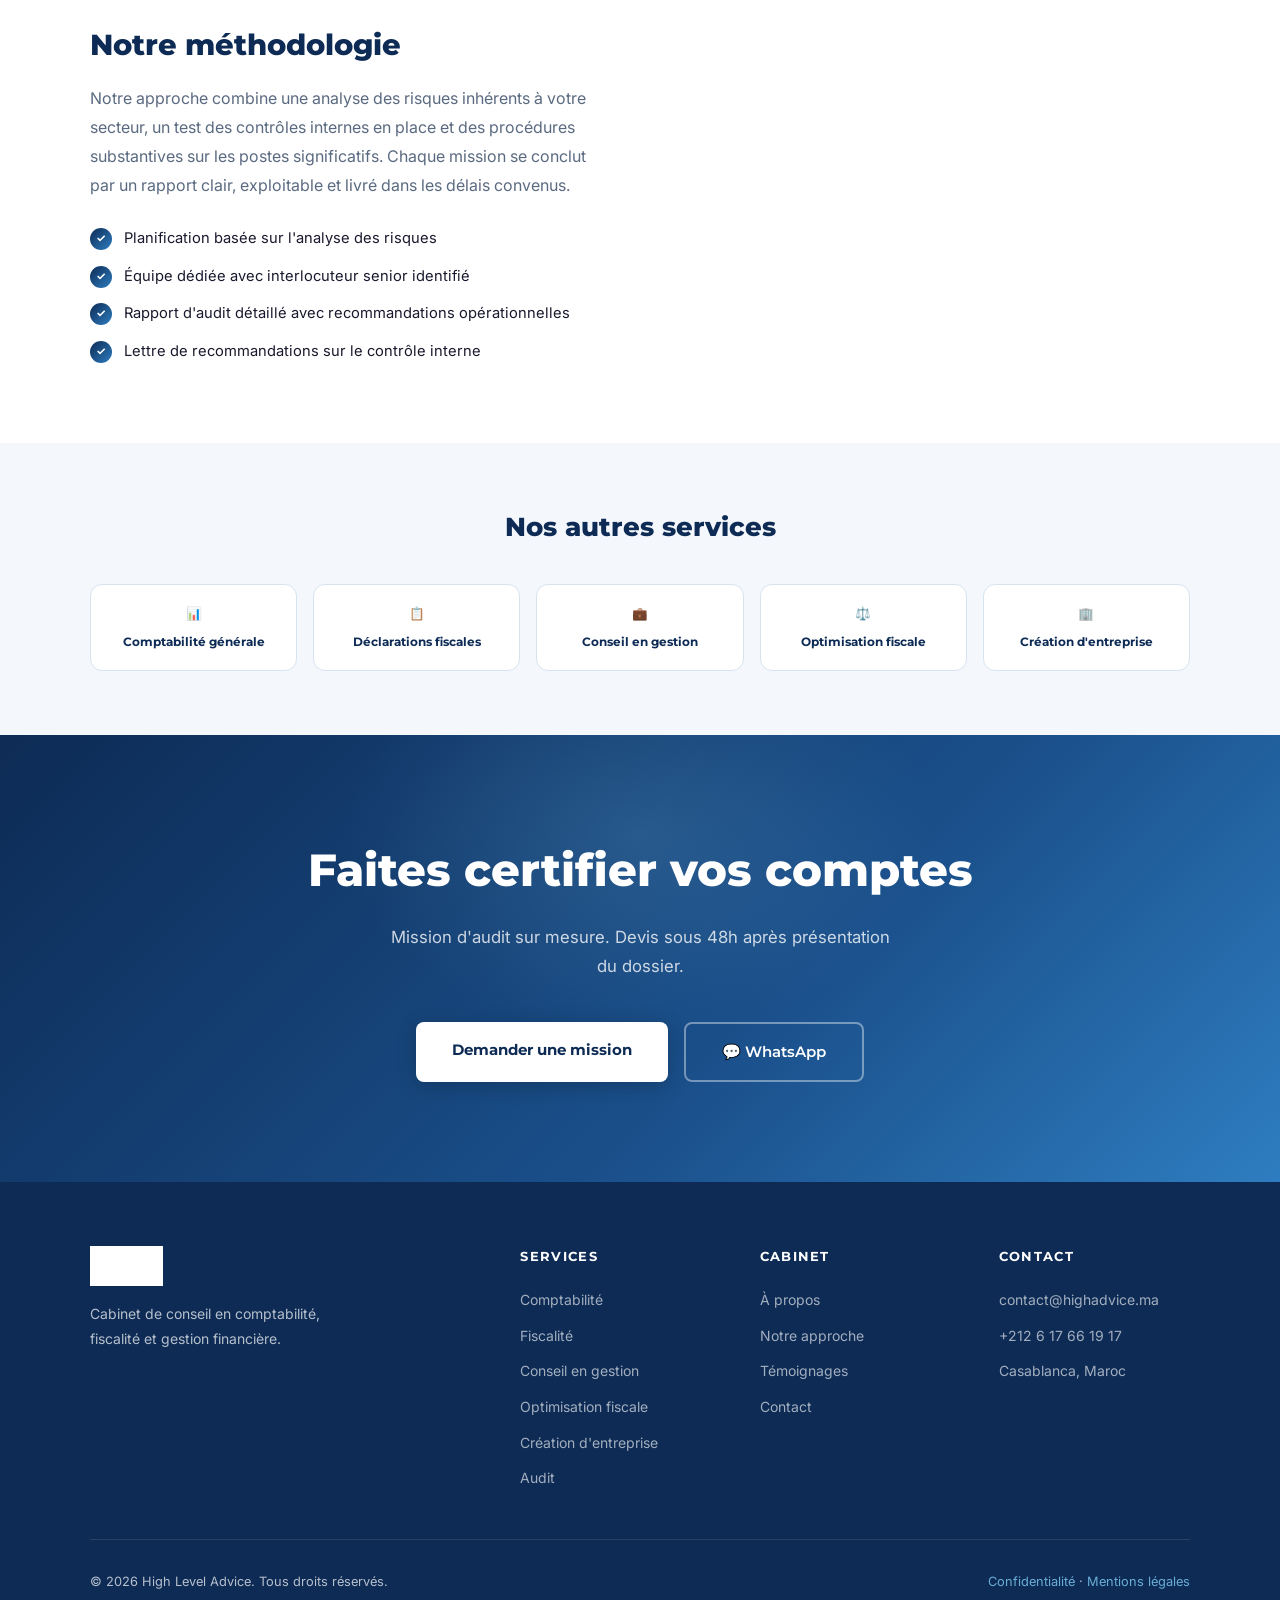
==== commit b35ae354: "Update WhatsApp/phone number to +212 617-661917" ====
--- a/services/audit.html
+++ b/services/audit.html
@@ -6,10 +6,10 @@
   <title>Audit Légal & Commissariat aux Comptes Casablanca | High Level Advice</title>
   <meta name="description" content="Missions d'audit légal, contractuel et due diligence financière à Casablanca. Commissariat aux comptes, audit fiscal, contrôle interne. Rapport livré dans les délais convenus." />
   <meta name="robots" content="index, follow" />
-  <link rel="canonical" href="https://highadvice.ma/services/audit.html" />
+  <link rel="canonical" href="https://high-level-advice.vercel.app/services/audit.html" />
   <meta property="og:title" content="Audit Légal & Commissariat aux Comptes Casablanca | High Level Advice" />
   <meta property="og:description" content="Audit légal et commissariat aux comptes à Casablanca. Due diligence, audit fiscal, contrôle interne. Rapport dans les délais." />
-  <meta property="og:url" content="https://highadvice.ma/services/audit.html" />
+  <meta property="og:url" content="https://high-level-advice.vercel.app/services/audit.html" />
   <meta property="og:type" content="website" />
   <meta http-equiv="Referrer-Policy" content="strict-origin-when-cross-origin" />
   <script type="application/ld+json">
@@ -18,7 +18,7 @@
     "@type": "Service",
     "name": "Audit légal et commissariat aux comptes",
     "description": "Missions d'audit légal, contractuel, due diligence financière, audit fiscal et contrôle interne pour entreprises marocaines.",
-    "provider": { "@type": "AccountingService", "name": "High Level Advice", "telephone": "+212616630634", "url": "https://highadvice.ma" },
+    "provider": { "@type": "AccountingService", "name": "High Level Advice", "telephone": "+212617661917", "url": "https://high-level-advice.vercel.app" },
     "areaServed": [{ "@type": "City", "name": "Casablanca" }, { "@type": "City", "name": "El Jadida" }],
     "serviceType": "Audit et commissariat aux comptes"
   }
@@ -180,7 +180,7 @@
   <p>Mission d'audit sur mesure. Devis sous 48h après présentation du dossier.</p>
   <div class="cta-actions">
     <a href="mailto:contact@highadvice.ma" class="btn-cta-primary">Demander une mission</a>
-    <a href="https://wa.me/212616630634?text=Bonjour%2C%20j%27ai%20une%20d%C3%A9claration%20fiscale%20urgente%20et%20j%27ai%20besoin%20d%27aide%20rapidement.%20Pouvez-vous%20me%20rappeler%20%3F" target="_blank" rel="noopener" class="btn-cta-secondary">💬 WhatsApp</a>
+    <a href="https://wa.me/212617661917?text=Bonjour%2C%20j%27ai%20une%20d%C3%A9claration%20fiscale%20urgente%20et%20j%27ai%20besoin%20d%27aide%20rapidement.%20Pouvez-vous%20me%20rappeler%20%3F" target="_blank" rel="noopener" class="btn-cta-secondary">💬 WhatsApp</a>
   </div>
 </section>
 
@@ -214,7 +214,7 @@
       <h4>Contact</h4>
       <ul>
         <li><a href="mailto:contact@highadvice.ma">contact@highadvice.ma</a></li>
-        <li><a href="tel:+212616630634">+212 6 16 63 06 34</a></li>
+        <li><a href="tel:+212617661917">+212 6 17 66 19 17</a></li>
         <li><a href="#">Casablanca, Maroc</a></li>
       </ul>
     </div>
@@ -226,7 +226,7 @@
 </footer>
 
 <!-- ─── FLOATING WHATSAPP ─── -->
-<a href="https://wa.me/212616630634?text=Bonjour%2C%20j%27ai%20une%20d%C3%A9claration%20fiscale%20urgente%20et%20j%27ai%20besoin%20d%27aide%20rapidement.%20Pouvez-vous%20me%20rappeler%20%3F" target="_blank" rel="noopener" class="wa-float" aria-label="WhatsApp">
+<a href="https://wa.me/212617661917?text=Bonjour%2C%20j%27ai%20une%20d%C3%A9claration%20fiscale%20urgente%20et%20j%27ai%20besoin%20d%27aide%20rapidement.%20Pouvez-vous%20me%20rappeler%20%3F" target="_blank" rel="noopener" class="wa-float" aria-label="WhatsApp">
   <span class="wa-pulse"></span>
   <svg width="22" height="22" viewBox="0 0 24 24" fill="currentColor"><path d="M17.472 14.382c-.297-.149-1.758-.867-2.03-.967-.273-.099-.471-.148-.67.15-.197.297-.767.966-.94 1.164-.173.199-.347.223-.644.075-.297-.15-1.255-.463-2.39-1.475-.883-.788-1.48-1.761-1.653-2.059-.173-.297-.018-.458.13-.606.134-.133.298-.347.446-.52.149-.174.198-.298.298-.497.099-.198.05-.371-.025-.52-.075-.149-.669-1.612-.916-2.207-.242-.579-.487-.5-.669-.51-.173-.008-.371-.01-.57-.01-.198 0-.52.074-.792.372-.272.297-1.04 1.016-1.04 2.479 0 1.462 1.065 2.875 1.213 3.074.149.198 2.096 3.2 5.077 4.487.709.306 1.262.489 1.694.625.712.227 1.36.195 1.871.118.571-.085 1.758-.719 2.006-1.413.248-.694.248-1.289.173-1.413-.074-.124-.272-.198-.57-.347z"/><path d="M12 0C5.373 0 0 5.373 0 12c0 2.123.554 4.118 1.522 5.852L0 24l6.335-1.493A11.95 11.95 0 0012 24c6.627 0 12-5.373 12-12S18.627 0 12 0zm0 21.818a9.818 9.818 0 01-5.006-1.371l-.36-.213-3.76.886.934-3.652-.234-.374A9.818 9.818 0 1112 21.818z"/></svg>
   Réponse en 2h
--- a/css/style.css
+++ b/css/style.css
@@ -1242,26 +1242,68 @@
 }
 
 @media (max-width: 900px) {
-  .services-grid,
-  .testimonials-grid { grid-template-columns: 1fr 1fr; }
-  .stats-inner { grid-template-columns: repeat(2,1fr); }
-  .process-steps { grid-template-columns: 1fr 1fr; gap: 40px; }
+  .services-grid      { grid-template-columns: 1fr 1fr; }
+  .engagement-grid    { grid-template-columns: 1fr; }
+  .stats-inner        { grid-template-columns: repeat(2,1fr); }
+  .process-steps      { grid-template-columns: 1fr 1fr; gap: 40px; }
   .process-steps::before { display: none; }
-  .why-us { flex-direction: column; }
-  .why-visual { width: 100%; }
-  .why-card-accent { position: static; margin-top: 20px; width: auto; }
-  .footer-grid { grid-template-columns: 1fr 1fr; }
+  .why-us             { flex-direction: column; }
+  .why-visual         { width: 100%; }
+  .why-card-accent    { position: static; margin-top: 20px; width: auto; }
+  .footer-grid        { grid-template-columns: 1fr 1fr; }
   .other-services-grid { grid-template-columns: repeat(3, 1fr); }
 }
 
+/* ─── CTA SPLIT MOBILE ─── */
+@media (max-width: 768px) {
+  .cta-split {
+    grid-template-columns: 1fr;
+    gap: 36px;
+  }
+  .cta-split-text { text-align: center; }
+  .cta-split-text a { justify-content: center; }
+
+  .sidebar-cta  { padding: 28px 20px; }
+  .sidebar-card { padding: 24px 20px; }
+
+  .service-hero { padding: 100px 5% 60px; }
+  .service-hero-content h1 { font-size: clamp(2rem, 7vw, 3rem); }
+
+  .other-services-grid { grid-template-columns: repeat(2, 1fr); }
+}
+
 @media (max-width: 600px) {
-  .nav-links { display: none; }
+  .nav-links    { display: none; }
   .nav-hamburger { display: flex; }
-  .services-grid,
-  .testimonials-grid { grid-template-columns: 1fr; }
-  .stats-inner { grid-template-columns: 1fr 1fr; }
+
+  .services-grid { grid-template-columns: 1fr; }
+  .stats-inner   { grid-template-columns: 1fr 1fr; }
   .process-steps { grid-template-columns: 1fr; }
-  .footer-grid { grid-template-columns: 1fr; }
+  .footer-grid   { grid-template-columns: 1fr; }
   .footer-bottom { flex-direction: column; gap: 12px; text-align: center; }
   .other-services-grid { grid-template-columns: repeat(2, 1fr); }
-}
+
+  /* Prevent iOS Safari auto-zoom on input focus (needs ≥16px) */
+  .sidebar-form input,
+  .sidebar-form select,
+  .cta-form input,
+  .cta-form select {
+    font-size: 16px;
+    padding: 13px 14px;
+  }
+
+  .btn-form-submit { font-size: 15px; padding: 15px; }
+
+  /* Tighter section padding on small screens */
+  section { padding: 64px 5%; }
+  .cta-section { padding: 60px 5%; }
+  .other-services { padding: 48px 5%; }
+
+  /* Hero text tighter */
+  .hero { padding: 100px 5% 80px; }
+  .hero h1 { font-size: clamp(2rem, 8vw, 3rem); }
+
+  /* Stats: equal columns */
+  .stat { border-right: none; border-bottom: 1px solid rgba(255,255,255,0.12); padding-bottom: 20px; }
+  .stat:last-child { border-bottom: none; }
+}
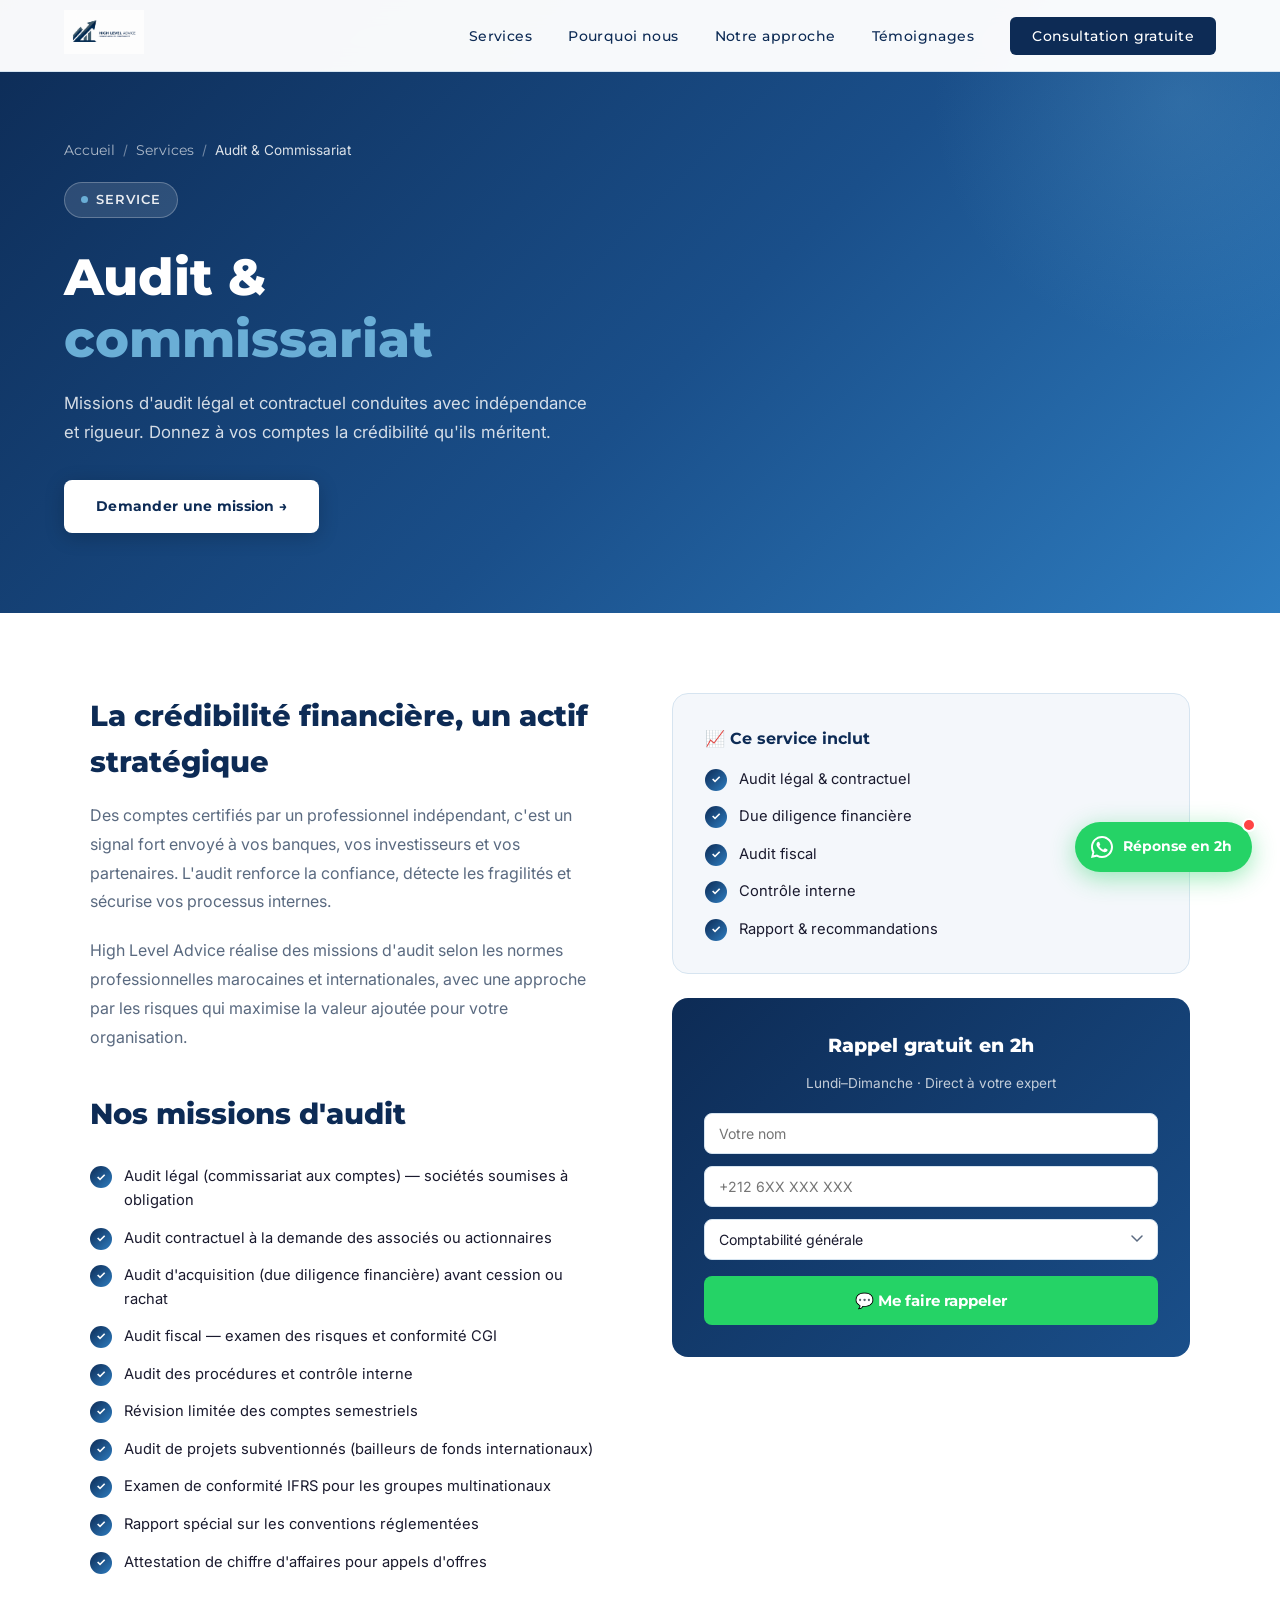
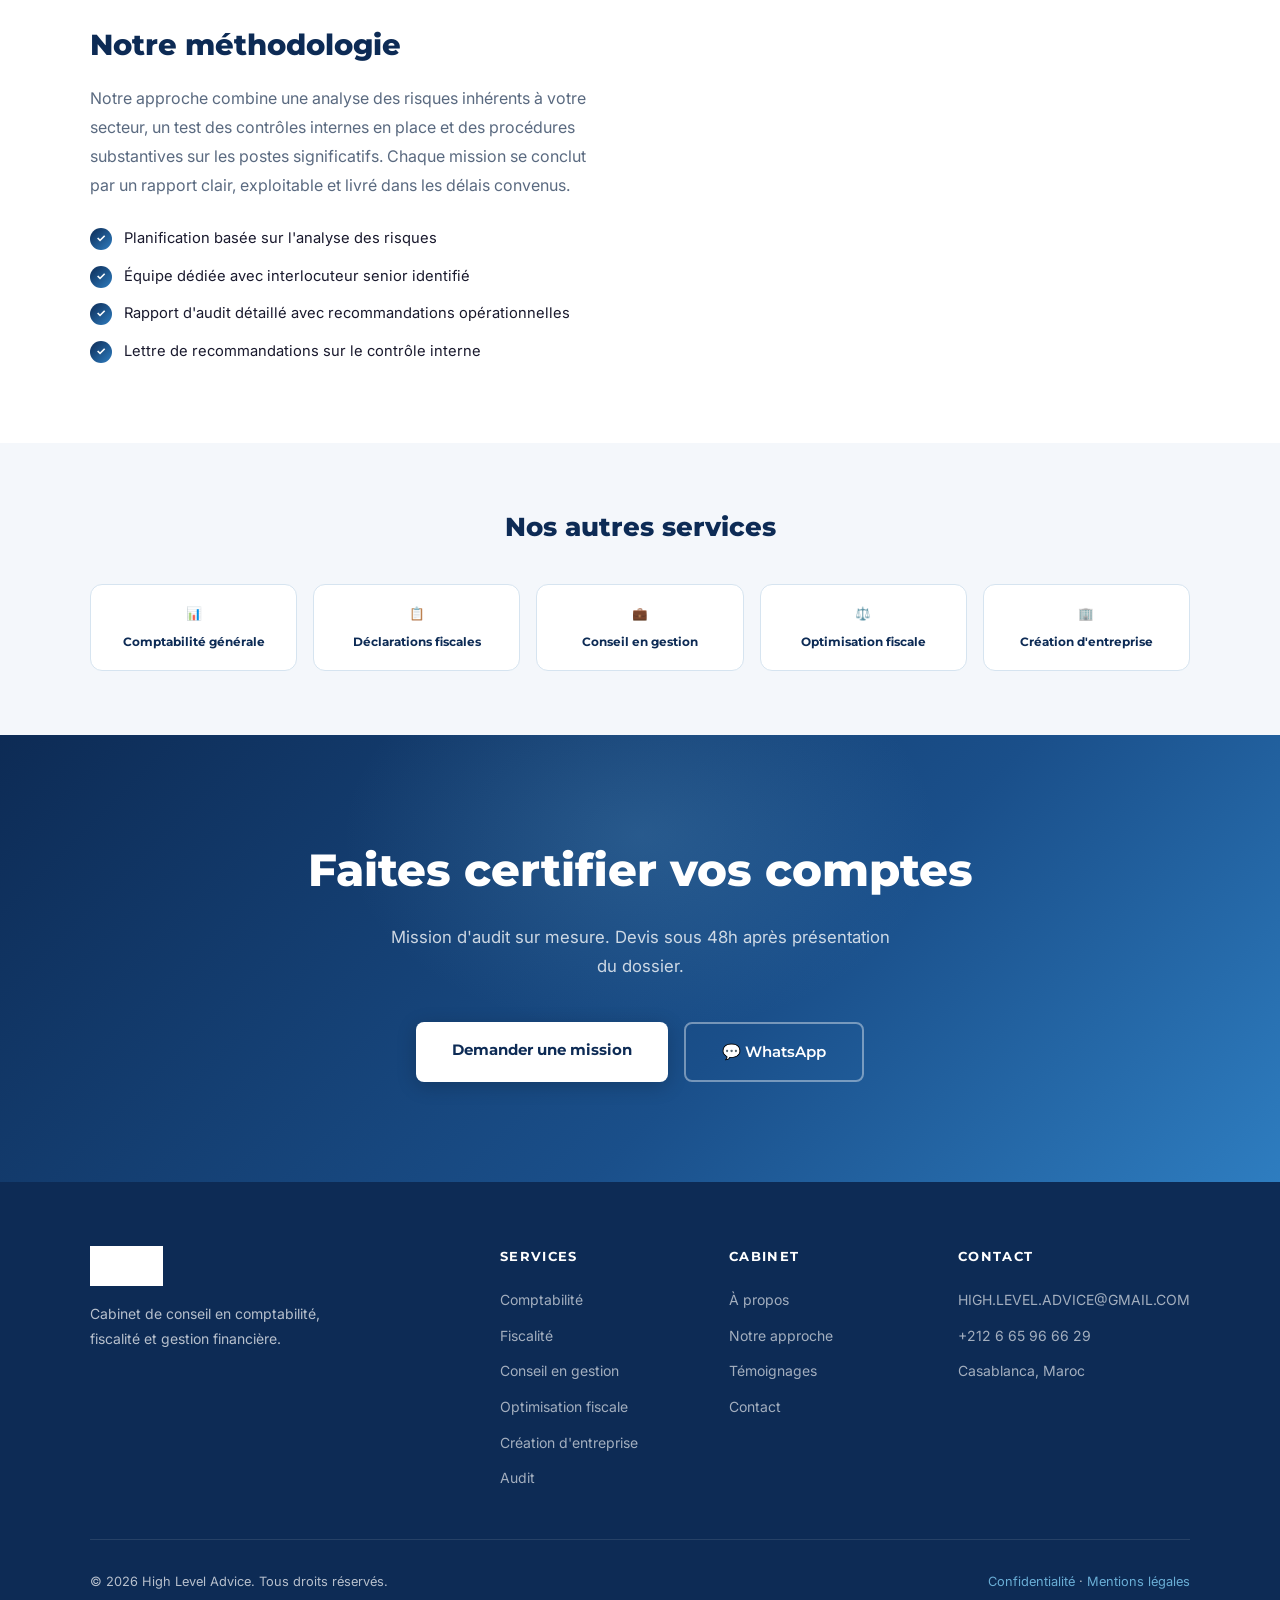
==== commit 4e60eea0: "Update contact number to +212 665-966629 and email to HIGH.LEVEL.ADVICE@GMAIL.COM" ====
--- a/services/audit.html
+++ b/services/audit.html
@@ -18,7 +18,7 @@
     "@type": "Service",
     "name": "Audit légal et commissariat aux comptes",
     "description": "Missions d'audit légal, contractuel, due diligence financière, audit fiscal et contrôle interne pour entreprises marocaines.",
-    "provider": { "@type": "AccountingService", "name": "High Level Advice", "telephone": "+212617661917", "url": "https://high-level-advice.vercel.app" },
+    "provider": { "@type": "AccountingService", "name": "High Level Advice", "telephone": "+212665966629", "url": "https://high-level-advice.vercel.app" },
     "areaServed": [{ "@type": "City", "name": "Casablanca" }, { "@type": "City", "name": "El Jadida" }],
     "serviceType": "Audit et commissariat aux comptes"
   }
@@ -179,8 +179,8 @@
   <h2>Faites certifier vos comptes</h2>
   <p>Mission d'audit sur mesure. Devis sous 48h après présentation du dossier.</p>
   <div class="cta-actions">
-    <a href="mailto:contact@highadvice.ma" class="btn-cta-primary">Demander une mission</a>
-    <a href="https://wa.me/212617661917?text=Bonjour%2C%20j%27ai%20une%20d%C3%A9claration%20fiscale%20urgente%20et%20j%27ai%20besoin%20d%27aide%20rapidement.%20Pouvez-vous%20me%20rappeler%20%3F" target="_blank" rel="noopener" class="btn-cta-secondary">💬 WhatsApp</a>
+    <a href="mailto:HIGH.LEVEL.ADVICE@GMAIL.COM" class="btn-cta-primary">Demander une mission</a>
+    <a href="https://wa.me/212665966629?text=Bonjour%2C%20j%27ai%20une%20d%C3%A9claration%20fiscale%20urgente%20et%20j%27ai%20besoin%20d%27aide%20rapidement.%20Pouvez-vous%20me%20rappeler%20%3F" target="_blank" rel="noopener" class="btn-cta-secondary">💬 WhatsApp</a>
   </div>
 </section>
 
@@ -213,8 +213,8 @@
     <div class="footer-col">
       <h4>Contact</h4>
       <ul>
-        <li><a href="mailto:contact@highadvice.ma">contact@highadvice.ma</a></li>
-        <li><a href="tel:+212617661917">+212 6 17 66 19 17</a></li>
+        <li><a href="mailto:HIGH.LEVEL.ADVICE@GMAIL.COM">HIGH.LEVEL.ADVICE@GMAIL.COM</a></li>
+        <li><a href="tel:+212665966629">+212 6 65 96 66 29</a></li>
         <li><a href="#">Casablanca, Maroc</a></li>
       </ul>
     </div>
@@ -226,7 +226,7 @@
 </footer>
 
 <!-- ─── FLOATING WHATSAPP ─── -->
-<a href="https://wa.me/212617661917?text=Bonjour%2C%20j%27ai%20une%20d%C3%A9claration%20fiscale%20urgente%20et%20j%27ai%20besoin%20d%27aide%20rapidement.%20Pouvez-vous%20me%20rappeler%20%3F" target="_blank" rel="noopener" class="wa-float" aria-label="WhatsApp">
+<a href="https://wa.me/212665966629?text=Bonjour%2C%20j%27ai%20une%20d%C3%A9claration%20fiscale%20urgente%20et%20j%27ai%20besoin%20d%27aide%20rapidement.%20Pouvez-vous%20me%20rappeler%20%3F" target="_blank" rel="noopener" class="wa-float" aria-label="WhatsApp">
   <span class="wa-pulse"></span>
   <svg width="22" height="22" viewBox="0 0 24 24" fill="currentColor"><path d="M17.472 14.382c-.297-.149-1.758-.867-2.03-.967-.273-.099-.471-.148-.67.15-.197.297-.767.966-.94 1.164-.173.199-.347.223-.644.075-.297-.15-1.255-.463-2.39-1.475-.883-.788-1.48-1.761-1.653-2.059-.173-.297-.018-.458.13-.606.134-.133.298-.347.446-.52.149-.174.198-.298.298-.497.099-.198.05-.371-.025-.52-.075-.149-.669-1.612-.916-2.207-.242-.579-.487-.5-.669-.51-.173-.008-.371-.01-.57-.01-.198 0-.52.074-.792.372-.272.297-1.04 1.016-1.04 2.479 0 1.462 1.065 2.875 1.213 3.074.149.198 2.096 3.2 5.077 4.487.709.306 1.262.489 1.694.625.712.227 1.36.195 1.871.118.571-.085 1.758-.719 2.006-1.413.248-.694.248-1.289.173-1.413-.074-.124-.272-.198-.57-.347z"/><path d="M12 0C5.373 0 0 5.373 0 12c0 2.123.554 4.118 1.522 5.852L0 24l6.335-1.493A11.95 11.95 0 0012 24c6.627 0 12-5.373 12-12S18.627 0 12 0zm0 21.818a9.818 9.818 0 01-5.006-1.371l-.36-.213-3.76.886.934-3.652-.234-.374A9.818 9.818 0 1112 21.818z"/></svg>
   Réponse en 2h
